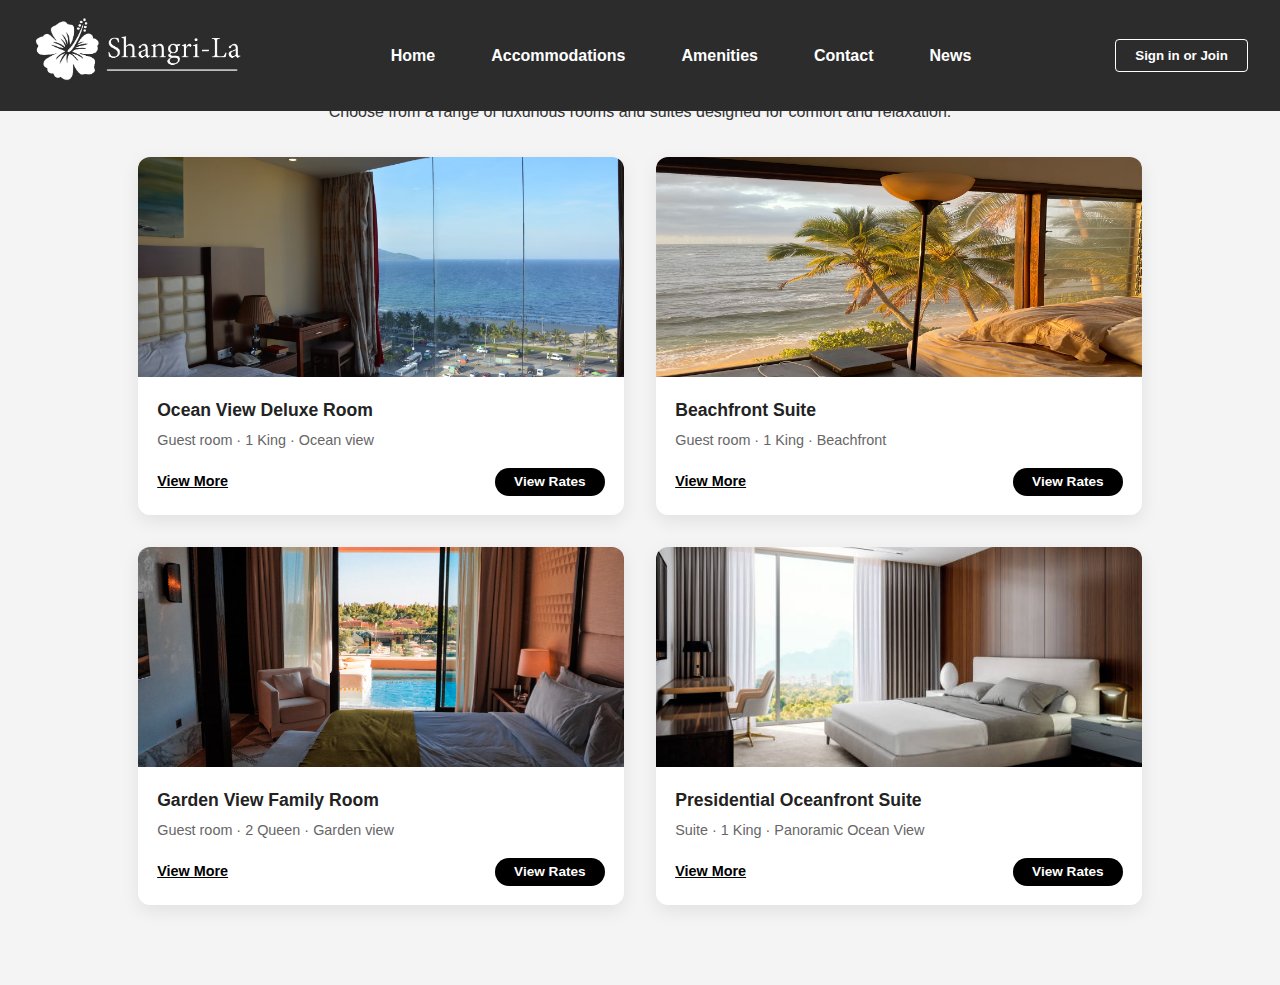
==== accommodations.html @ 8bb024ea "ammenities" ====
<!DOCTYPE html>
<html lang="en">
<head>
  <meta charset="UTF-8" />
  <meta name="viewport" content="width=device-width, initial-scale=1.0" />
  <title>Shangri La Beach Resort</title>
  <link rel="stylesheet" href="styles.css" />
  <link rel="icon" href="favicon.png" type="image/png" />
  <link href="https://fonts.googleapis.com/css2?family=Great+Vibes&display=swap" rel="stylesheet">
</head>

<body class="not-home">

  <!-- 🌴 Navigation Bar -->
  <header class="main-nav">
    <div class="logo">
      <a href="index.html">
        <img src="images/shangrila.png" alt="Shangri-La Logo" />
      </a>
    </div>

    <nav class="nav-links">
      <a href="index.html">Home</a>
      <a href="accommodations.html" class="active">Accommodations</a>
      <a href="amenities.html">Amenities</a>
      <a href="contact.html">Contact</a>
      <a href="news.html">News</a>
    </nav>

    <button class="btn sign-in">Sign in or Join</button>
  </header>

  <!-- 💺 Room Cards -->
  <section class="rooms">
    <h1>Our Accommodations</h1>
    <p>Choose from a range of luxurious rooms and suites designed for comfort and relaxation.</p>

    <div class="room-grid list-view">

        <!-- Room 1 -->
        <div class="room-list-card">
            <img src="images/hotelview1.png" alt="Ocean View Deluxe Room" />
            <div class="room-info">
              <h3>Ocean View Deluxe Room</h3>
              <p class="subtext">Guest room · 1 King · Ocean view</p>
          
              <!-- 🟢 Keep this inside .room-info -->
              <div class="room-desc">
                Wake up to breathtaking ocean views with a luxurious king-sized bed and private balcony.
              </div>
          
              <div class="room-actions">
                <a href="#" class="text-link toggle-desc">View More</a>
                <button class="btn">View Rates</button>
              </div>
            </div>
          </div>
          
        <!-- Room 2 -->
        <div class="room-list-card">
          <img src="images/hotelview2.png" alt="Beachfront Suite" />
          <div class="room-info">
            <h3>Beachfront Suite</h3>
            <p class="subtext">Guest room · 1 King · Beachfront</p>
      
            <div class="room-desc">
              Step directly onto the sand from your suite, featuring a private terrace and ocean breeze.
            </div>
      
            <div class="room-actions">
              <a href="#" class="text-link toggle-desc">View More</a>
              <button class="btn">View Rates</button>
            </div>
          </div>
        </div>
      
        <!-- Room 3 -->
        <div class="room-list-card">
          <img src="images/hotelview3.png" alt="Garden View Family Room" />
          <div class="room-info">
            <h3>Garden View Family Room</h3>
            <p class="subtext">Guest room · 2 Queen · Garden view</p>
      
            <div class="room-desc">
              Spacious and cozy, this family-friendly room is surrounded by lush tropical gardens.
            </div>
      
            <div class="room-actions">
              <a href="#" class="text-link toggle-desc">View More</a>
              <button class="btn">View Rates</button>
            </div>
          </div>
        </div>
      
        <!-- Room 4 -->
        <div class="room-list-card">
          <img src="images/hotelview4.png" alt="Presidential Oceanfront Suite" />
          <div class="room-info">
            <h3>Presidential Oceanfront Suite</h3>
            <p class="subtext">Suite · 1 King · Panoramic Ocean View</p>
      
            <div class="room-desc">
              Indulge in ultimate luxury with a spacious living area, private hot tub, and oceanfront views.
            </div>
      
            <div class="room-actions">
              <a href="#" class="text-link toggle-desc">View More</a>
              <button class="btn">View Rates</button>
            </div>
          </div>
        </div>
      </div>
      <script src="accomodations.js"></script>
    </body>
</html>
---- styles.css ----
* {
  margin: 0;
  padding: 0;
  box-sizing: border-box;
}

body {
  font-family: 'Segoe UI', sans-serif;
  background: #f4f4f4;
  color: #333;
  line-height: 1.6;
}

/* Hero section */
.hero {
  position: relative;
  height: 80vh;
  overflow: hidden;
  color: white;
}

.hero-video {
  position: absolute;
  top: 0;
  left: 0;
  min-width: 100%;
  min-height: 100%;
  object-fit: cover;
  z-index: 0;
}

.hero::before {
  content: '';
  position: absolute;
  top: 0; left: 0;
  width: 100%; height: 100%;
  background: rgba(0, 0, 0, 0.4);
  z-index: 1;
}

.main-nav {
  position: absolute;
  top: 0;
  left: 0;
  width: 100%;
  padding: 1rem 2rem;
  display: flex;
  justify-content: space-between;
  align-items: center;
  z-index: 2;
  background: rgba(0, 0, 0, 0.3);
  backdrop-filter: blur(5px);
}
/* Solid navbar for non-home pages */
body.not-home .main-nav {
  background-color: #2c2c2c; /* Choose any theme-friendly solid color */
  backdrop-filter: none;
}

.hero-content {
  position: absolute;
  top: 50%;
  left: 50%;
  transform: translate(-50%, -50%); /* center in both axes */
  z-index: 2;
  text-align: center;
}

.hero-content h1 {
  font-size: 2.5rem;
  margin-bottom: 1rem;
}

.hero-content p {
  font-size: 1.1rem;
  margin-bottom: 1.5rem;
}

/* Section layout */
.intro, .promo, .rooms {
  max-width: 1100px;
  margin: 3rem auto;
  padding: 0 2rem;
  text-align: center;
}

/* Room cards */
.room-grid {
  display: flex;
  flex-wrap: wrap;
  gap: 2rem;
  justify-content: center;
  margin-top: 2rem;
}

.room-card {
  background: white;
  padding: 1rem;
  border-radius: 10px;
  box-shadow: 0 4px 12px rgba(0, 0, 0, 0.1);
  width: 300px;
  transition: transform 0.3s ease, box-shadow 0.3s ease;
}
.room-card:hover {
  transform: translateY(-8px);
  box-shadow: 0 8px 24px rgba(0, 0, 0, 0.15);
}

.room-card img {
  width: 100%;
  border-radius: 8px;
  transition: transform 0.4s ease;
}

.room-card:hover img {
  transform: scale(1.05);

}

.features {
  text-align: center;
  padding: 4rem 2rem;
  background-color: #fff;
}

.features h2 {
  font-size: 2rem;
  margin-bottom: 2rem;
}

.feature-grid {
  display: flex;
  flex-wrap: wrap;
  gap: 2rem;
  justify-content: center;
}

.feature-item {
  background: #f9f9f9;
  padding: 1.5rem;
  border-radius: 8px;
  max-width: 250px;
  box-shadow: 0 2px 10px rgba(0, 0, 0, 0.05);
}

.feature-item h3 {
  margin-bottom: 0.5rem;
  color: #222;
}

.main-nav .logo {
  color: white;
  font-size: 1.3rem;
  font-weight: bold;
  font-family: 'Georgia', serif;
}
.nav-links {
  flex: 1;
  display: flex;
  justify-content: center;  /* ✅ center the nav links */
  gap: 3.5rem;
  align-items: center;
}

.nav-links a {
  color: white;
  text-decoration: none;
  font-weight: 700;
  transition: color 0.3s;
}

.nav-links a:hover {
  color: #f5d7a5;
}

.logo img{
  height: 70px;
  width: auto;
}
.nav-right {
  display: flex;
  align-items: center;
  gap: 1rem;
}

.handwriting {
  max-width: 500px;
  margin: 1rem auto 0.5rem;
  display: block;
  stroke-dasharray: 1000;
  stroke-dashoffset: 1000;
  animation: draw 4s ease-out forwards;
}


.handwriting text {
  stroke-dasharray: 1000;
  stroke-dashoffset: 1000;
  animation: draw 4s ease-out forwards;
}

/* Pen stroke animation */
@keyframes draw {
  to {
    stroke-dashoffset: 0;
  }
}


@keyframes fadeInUp {
  0% {
    transform: translateY(20px);
    opacity: 0;
  }
  100% {
    transform: translateY(0);
    opacity: 1;
  }
}

/* === RESPONSIVE NAVBAR === */
@media screen and (max-width: 768px) {
  .main-nav {
    flex-direction: column;
    align-items: flex-start;
    padding: 1rem;
  }

  .navbar-links {
    flex-direction: column;
    gap: 1rem;
    margin-left: 0;
    margin-top: 1rem;
  }

  .nav-right {
    margin-top: 1rem;
    width: 100%;
    justify-content: flex-start;
    gap: 1rem;
  }
}
.btn {
  padding: 0.5rem 1.2rem;
  border: none;
  border-radius: 4px;
  font-weight: 600;
  cursor: pointer;
  transition: all 0.3s ease;
}

.sign-in {
  background: none;
  color: white;
  border: 1px solid white;
}

.sign-in:hover {
  background: white;
  color: black;
}

.reserve {
  background-color: #f5d7a5;
  color: black;
}

.reserve:hover {
  background-color: #e3c490;
}
.booking-search {
  background: white;
  padding: 2rem;
  max-width: 1100px;
  margin: -60px auto 3rem;
  box-shadow: 0 8px 24px rgba(0, 0, 0, 0.1);
  border-radius: 10px;
  z-index: 10;
  position: relative;
}

.search-form {
  display: flex;
  flex-wrap: wrap;
  gap: 1.5rem;
  justify-content: space-between;
  align-items: center;
}

.search-field {
  flex: 1;
  display: flex;
  flex-direction: column;
  min-width: 200px;
}

.search-field label {
  font-weight: 600;
  margin-bottom: 0.3rem;
  color: #444;
}

.search-field input {
  padding: 0.6rem 1rem;
  border: 1px solid #ccc;
  border-radius: 6px;
  font-size: 1rem;
}

.search-btn {
  padding: 0.4rem 1rem;
  background-color: #ffa200;
  font-size: 0.9rem;
  min-width: auto;
  border: none;
  color: #000000;
  font-weight: bold;
  border-radius: 6px;
  cursor: pointer;
  transition: background 0.3s ease;
}

.search-btn:hover {
  background-color: #e3c490;
}

/* Inside-hero search bar styling */
.inside-hero {
  margin-top: 2rem;
  background: rgba(255, 255, 255, 0.95);
  padding: 1.5rem 2rem;
  border-radius: 10px;
  display: flex;
  flex-wrap: wrap;
  gap: 1rem;
  justify-content: center;
  max-width: 900px;
  margin-left: auto;
  margin-right: auto;
  box-shadow: 0 6px 24px rgba(0, 0, 0, 0.15);
}

.inside-hero .search-field {
  flex: 1 1 200px;
}

.inside-hero label {
  font-weight: 600;
  margin-bottom: 0.3rem;
  color: #444;
}

.inside-hero input {
  padding: 0.6rem 1rem;
  border: 1px solid #ccc;
  border-radius: 6px;
  font-size: 1rem;
}

.inside-hero .search-btn {
  padding: 0.3rem .5rem;
  background-color: #f5d7a5;
  border: none;
  color: #000;
  font-weight: bold;
  border-radius: 6px;
  cursor: pointer;
  transition: background 0.3s ease;
}

.inside-hero .search-btn:hover {
  background-color: #e3c490;
}

.inside-hero select,
.inside-hero input[type="date"] {
  padding: 0.6rem 1rem;
  border: 1px solid #ccc;
  border-radius: 6px;
  font-size: 1rem;
  background: white;
}

/* Quantity Selector Buttons */
.quantity-selector {
  display: flex;
  align-items: center;
  gap: 0.5rem;
}

.quantity-selector input {
  width: 60px;
  text-align: center;
  padding: 0.5rem;
  font-size: 1rem;
}

.quantity-selector button {
  background-color: #f5d7a5;
  border: none;
  padding: 0.5rem 0.8rem;
  font-size: 1rem;
  font-weight: bold;
  cursor: pointer;
  border-radius: 6px;
}

.quantity-selector button:hover {
  background-color: #e3c490;
}
/* MODAL POPUP STYLES */
.modal-overlay {
  display: none;
  position: fixed;
  inset: 0;
  background-color: rgba(0, 0, 0, 0.6);
  backdrop-filter: blur(4px);
  z-index: 999;
  justify-content: center;
  align-items: center;
}

.modal-overlay.active {
  display: flex;
}

.modal-box {
  background: #fff;
  padding: 2rem 3rem;
  border-radius: 12px;
  max-width: 500px;
  width: 90%;
  position: relative;
  box-shadow: 0 10px 30px rgba(0, 0, 0, 0.3);
  animation: fadeIn 0.3s ease;
}

.modal-box h2 {
  margin-bottom: 1.5rem;
  font-family: "Georgia", serif;
  color: #222;
  font-size: 1.5rem;
}

.modal-form {
  display: flex;
  flex-direction: column;
  gap: 1rem;
}

.modal-form .form-row {
  display: flex;
  flex-direction: column;
}

.modal-form input {
  padding: 0.6rem 1rem;
  border-radius: 6px;
  border: 1px solid #ccc;
}

.modal-search-btn {
  margin-top: 1rem;
  padding: 0.8rem 1.5rem;
  background-color: #f5d7a5;
  border: none;
  font-weight: bold;
  border-radius: 6px;
  cursor: pointer;
}

.modal-search-btn:hover {
  background-color: #e3c490;
}

.close-btn {
  position: absolute;
  top: 1rem;
  right: 1.2rem;
  font-size: 1.5rem;
  background: none;
  border: none;
  cursor: pointer;
}

@keyframes fadeIn {
  from {
    opacity: 0;
    transform: translateY(-20px);
  } to {
    opacity: 1;
    transform: translateY(0);
  }
}
/* HAMBURGER MENU */
.hamburger {
  display: none;
  font-size: 2rem;
  color: white;
  cursor: pointer;
  margin-left: 1rem;
}

/* Responsive Nav */
@media screen and (max-width: 768px) {
  .nav-links {
    position: absolute;
    top: 70px;
    left: 0;
    right: 0;
    background: rgba(0, 0, 0, 0.95);
    flex-direction: column;
    align-items: center;
    display: none;
    padding: 1rem 0;
  }

  .nav-links.active {
    display: flex;
  }

  .hamburger {
    display: block;
  }

  .main-nav {
    flex-wrap: wrap;
    align-items: flex-start;
  }

  .nav-right {
    justify-content: center;
    width: 100%;
    margin-top: 1rem;
  }
}
/* 🍔 Hamburger Icon Animation */
.hamburger {
  display: none;
  flex-direction: column;
  justify-content: space-between;
  width: 25px;
  height: 20px;
  cursor: pointer;
  z-index: 1001;
}

.hamburger span {
  display: block;
  height: 3px;
  background-color: white;
  border-radius: 2px;
  transition: 0.3s ease;
}

/* Animate to X */
.hamburger.active span:nth-child(1) {
  transform: rotate(45deg) translate(5px, 5px);
}

.hamburger.active span:nth-child(2) {
  opacity: 0;
}

.hamburger.active span:nth-child(3) {
  transform: rotate(-45deg) translate(6px, -6px);
}

/* Responsive: Show hamburger on mobile */
@media screen and (max-width: 768px) {
  .hamburger {
    display: flex;
  }
}

.weather-icon-only {
  display: flex;
  align-items: center;
  gap: 0.4rem;
  color: #fff;
  font-size: 0.8rem;
  font-weight: bold;
  height: 32px; 
}

.amenities-info {
  padding: 4rem 2rem;
  background: #fff;
  text-align: center;
}

.amenities-info h2 {
  font-size: 1.8rem;
  margin-bottom: 2rem;
  color: #222;
}

.amenity-list {
  display: grid;
  grid-template-columns: repeat(auto-fit, minmax(180px, 1fr));
  gap: 2rem;
  justify-items: center;
  max-width: 1000px;
  margin: 0 auto;
}

.amenity-item {
  display: flex;
  align-items: center;
  gap: 0.75rem;
  font-weight: 600;
  color: #222;
}

.amenity-item .icon {
  width: 26px;
  height: 26px;
  fill: #c89f63;
  flex-shrink: 0;
}

.testimonials {
  background-color: #f0eee8;
  padding: 4rem 2rem;
  text-align: center;
}

.testimonials h2 {
  font-size: 2rem;
  color: #222;
  margin-bottom: 2rem;
}

.testimonial-container {
  display: grid;
  grid-template-columns: repeat(auto-fit, minmax(280px, 1fr));
  gap: 2rem;
  max-width: 1000px;
  margin: 0 auto;
}

.testimonial-card {
  background: white;
  padding: 1.5rem 2rem;
  border-radius: 10px;
  box-shadow: 0 8px 24px rgba(0, 0, 0, 0.05);
  font-style: italic;
  color: #555;
  position: relative;
  transition: transform 0.3s ease;
}

.testimonial-card:hover {
  transform: translateY(-5px);
}

.testimonial-card span {
  display: block;
  margin-top: 1rem;
  font-weight: bold;
  color: #c89f63;
}
.stars {
  color: #c89f63; /* Theme gold */
  font-size: 1.2rem;
  margin-bottom: 1rem;
  letter-spacing: 2px;
}

/* Grid container */
.room-grid.list-view {
  display: grid;
  grid-template-columns: repeat(auto-fit, minmax(330px, 1fr));
  gap: 2rem;
  padding: 2rem 1rem;
  max-width: 1200px;
  margin: 0 auto;
}

/* Card style */
.room-list-card {
  background: #fff;
  border-radius: 12px;
  box-shadow: 0 6px 18px rgba(0,0,0,0.08);
  overflow: hidden;
  transition: transform 0.3s;
  display: flex;
  flex-direction: column;
}

.room-list-card img {
  width: 100%;
  height: 220px;
  object-fit: cover;
}

/* Text info */
.room-info {
  padding: 1.2rem;
  text-align: left;
}

.room-info h3 {
  font-size: 1.1rem;
  margin-bottom: 0.3rem;
  color: #222;
}

.subtext {
  font-size: 0.9rem;
  color: #666;
  margin-bottom: 1rem;
}

/* Action row */
.room-actions {
  display: flex;
  justify-content: space-between;
  align-items: center;
}

.text-link {
  font-weight: bold;
  text-decoration: underline;
  color: #000;
  font-size: 0.9rem;
}

.text-link:hover {
  color: #c89f63;
}

.room-list-card .btn {
  background-color: #000;
  color: #fff;
  padding: 0.4rem 1.2rem;
  font-size: 0.85rem;
  border-radius: 20px;
  transition: background-color 0.3s;
}

.room-list-card .btn:hover {
  background-color: #c89f63;
  color: #000;
}

.room-desc {
  display: none;
  margin-top: 0.5rem;
  color: #555;
  font-size: 0.95rem;
}

.room-desc.open {
  display: block;
  animation: fadeIn 0.3s ease-in-out;
}

.amenity-feature {
  max-width: 1000px;
  margin: 4rem auto;
  padding: 0 2rem;
}

.amenity-card {
  display: flex;
  flex-direction: column;
  background: white;
  border-radius: 14px;
  overflow: hidden;
  box-shadow: 0 6px 20px rgba(0,0,0,0.1);
}

.amenity-image {
  width: 100%;
  height: auto;
  object-fit: cover;
  border-bottom: 1px solid #eee;
}

.amenity-info {
  padding: 2rem;
}

.amenity-info .eyebrow {
  font-size: 0.8rem;
  text-transform: uppercase;
  letter-spacing: 1px;
  color: #888;
  margin-bottom: 0.5rem;
}

.amenity-info h2 {
  font-size: 1.8rem;
  margin-bottom: 1rem;
}

.amenity-info p {
  font-size: 1rem;
  color: #444;
  margin-bottom: 1.5rem;
}

.btn.black {
  background-color: #000;
  color: #fff;
  padding: 0.5rem 1.2rem;
  font-size: 0.9rem;
  border-radius: 24px;
  text-decoration: none;
  display: inline-block;
  transition: background-color 0.3s ease;
}

.btn.black:hover {
  background-color: #c89f63;
  color: #000;
}


/* 📱 Mobile Stacking Animation */
@media screen and (max-width: 768px) {
  .amenity-group {
    flex-direction: column;
  }

  .amenity-card {
    flex-direction: column;
    text-align: center;
    animation: slideUp 0.6s ease forwards;
  }

  .amenity-card:nth-child(1) {
    animation-delay: 0.1s;
  }
  .amenity-card:nth-child(2) {
    animation-delay: 0.3s;
  }
  .amenity-card:nth-child(3) {
    animation-delay: 0.5s;
  }

  .amenity-card img {
    width: 100%;
    height: auto;
  }

  @keyframes slideUp {
    from {
      opacity: 0;
      transform: translateY(20px);
    }
    to {
      opacity: 1;
      transform: translateY(0);
    }
  }
}

/* Footer */
footer {
  background: #e3c490;
  color: rgb(0, 0, 0);
  text-align: center;
  padding: 1.5rem;
  margin-top: 4rem;
}
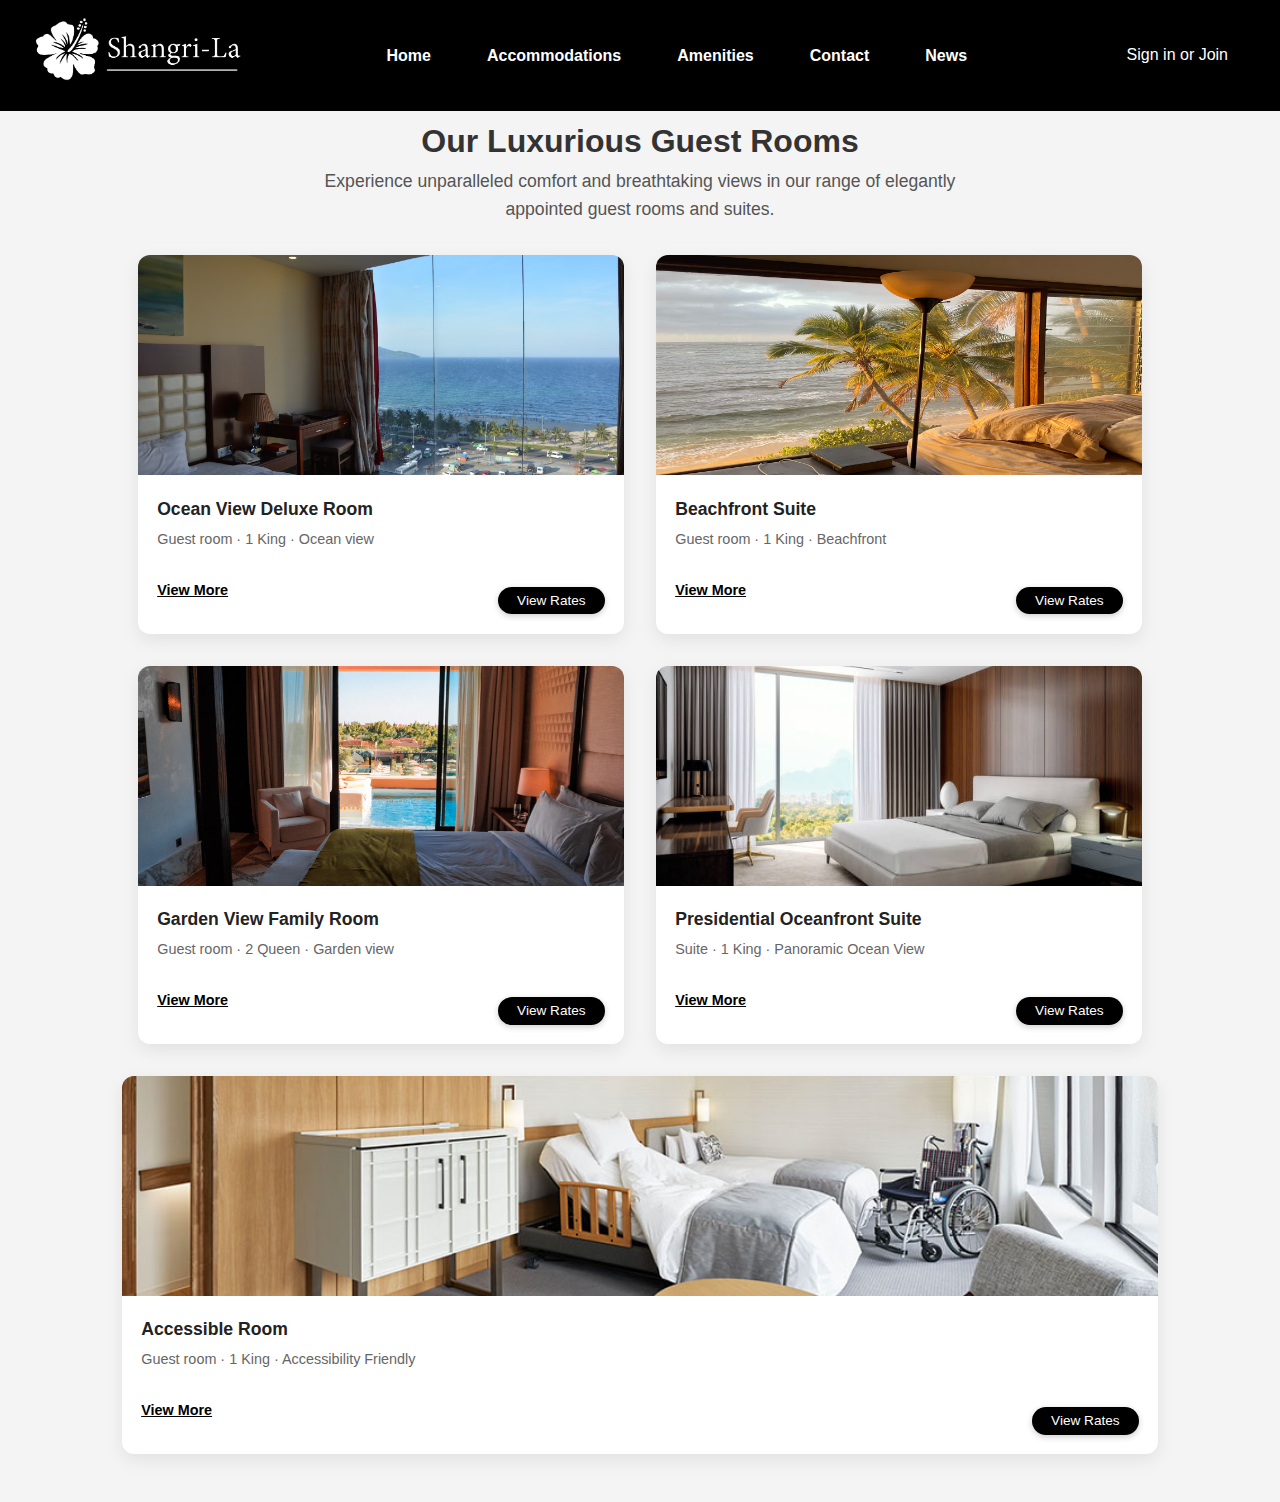
==== commit f589fa1e: "Add fit, spa, pool page" ====
--- a/accommodations.html
+++ b/accommodations.html
@@ -32,8 +32,10 @@
 
   <!-- 💺 Room Cards -->
   <section class="rooms">
-    <h1>Our Accommodations</h1>
-    <p>Choose from a range of luxurious rooms and suites designed for comfort and relaxation.</p>
+    <h1>Our Luxurious Guest Rooms</h1>
+<p class="room-intro">
+  Experience unparalleled comfort and breathtaking views in our range of elegantly appointed guest rooms and suites.
+</p>
 
     <div class="room-grid list-view">
 
@@ -44,9 +46,17 @@
               <h3>Ocean View Deluxe Room</h3>
               <p class="subtext">Guest room · 1 King · Ocean view</p>
           
-              <!-- 🟢 Keep this inside .room-info -->
               <div class="room-desc">
                 Wake up to breathtaking ocean views with a luxurious king-sized bed and private balcony.
+                <ul>
+                  <li>King-sized bed</li>
+                  <li>Private balcony with ocean view</li>
+                  <li>En-suite bathroom with rain shower</li>
+                  <li>Seating area</li>
+                  <li>Complimentary Wi-Fi</li>
+                  <li>Flat-screen TV</li>
+                  <li>Mini-bar</li>
+                </ul>
               </div>
           
               <div class="room-actions">
@@ -65,6 +75,16 @@
       
             <div class="room-desc">
               Step directly onto the sand from your suite, featuring a private terrace and ocean breeze.
+              <ul>
+                <li>King-sized bed</li>
+                <li>Separate living area</li>
+                <li>Private terrace with direct beach access</li>
+                <li>En-suite bathroom with soaking tub and separate shower</li>
+                <li>Dining area</li>
+                <li>Complimentary Wi-Fi</li>
+                <li>Multiple flat-screen TVs</li>
+                <li>Mini-bar</li>
+              </ul>
             </div>
       
             <div class="room-actions">
@@ -83,6 +103,15 @@
       
             <div class="room-desc">
               Spacious and cozy, this family-friendly room is surrounded by lush tropical gardens.
+              <ul>
+                <li>Two double beds</li>
+                <li>Private balcony with garden view</li>
+                <li>En-suite bathroom</li>
+                <li>Seating area</li>
+                <li>Complimentary Wi-Fi</li>
+                <li>Flat-screen TV</li>
+                <li>Mini-bar</li>
+              </ul>
             </div>
       
             <div class="room-actions">
@@ -101,6 +130,16 @@
       
             <div class="room-desc">
               Indulge in ultimate luxury with a spacious living area, private hot tub, and oceanfront views.
+              <ul>
+                <li>King-sized bed</li>
+                <li>Separate living and dining areas</li>
+                <li>Expansive private terrace with plunge pool and sun loungers</li>
+                <li>En-suite bathroom with Jacuzzi tub and separate rain shower</li>
+                <li>Butler service upon request</li>
+                <li>Complimentary premium Wi-Fi</li>
+                <li>Multiple smart TVs</li>
+                <li>Fully stocked mini-bar</li>
+              </ul>
             </div>
       
             <div class="room-actions">
@@ -110,6 +149,33 @@
           </div>
         </div>
       </div>
-      <script src="accomodations.js"></script>
+       
+<!-- Room 5 - Accessible Room -->
+<div class="room-list-card">
+  <img src="images/universal_ph09.png" alt="Accessible Room" />
+  <div class="room-info">
+    <h3>Accessible Room</h3>
+    <p class="subtext">Guest room · 1 King · Accessibility Friendly</p>
+
+    <div class="room-desc">
+      <p>Designed for guests with mobility needs, these rooms offer comfort and accessibility features:</p>
+      <ul class="accessible-list">
+        <li>King-sized bed</li>
+        <li>Wheelchair-accessible layout</li>
+        <li>Roll-in shower & grab bars</li>
+        <li>Lowered amenities</li>
+        <li>Visual & auditory alerts</li>
+        <li>Complimentary Wi-Fi</li>
+        <li>Flat-screen TV</li>
+      </ul>
+    </div>
+
+    <div class="room-actions">
+      <a href="#" class="text-link toggle-desc">View More</a>
+      <button class="btn">View Rates</button>
+    </div>
+  </div>
+</div>
+    <script src="accomodations.js"></script>
     </body>
 </html>
--- a/styles.css
+++ b/styles.css
@@ -1,3 +1,43 @@
+#preloader {
+  position: fixed;
+  inset: 0;
+  background: #000000;
+  display: flex;
+  justify-content: center;
+  align-items: center;
+  z-index: 9999;
+  transition: opacity 0.5s ease;
+  font-family: 'Great Vibes', cursive;
+}
+
+.typing-loader {
+  font-size: 1.8rem;
+  color: #c89f63;
+  border-right: 2px solid #c89f63;
+  white-space: nowrap;
+  overflow: hidden;
+  width: 0;
+  animation: typing 1.5s steps(40, end) forwards;
+}
+
+@keyframes typing {
+  to {
+    width: 100%;
+  }
+}
+
+#site-content {
+  opacity: 0;
+  display: none;
+  transition: opacity 0.8s ease;
+}
+
+#site-content.show {
+  display: block;
+  opacity: 1;
+}
+
+
 * {
   margin: 0;
   padding: 0;
@@ -53,7 +93,7 @@
 }
 /* Solid navbar for non-home pages */
 body.not-home .main-nav {
-  background-color: #2c2c2c; /* Choose any theme-friendly solid color */
+  background-color: #000000; /* Choose any theme-friendly solid color */
   backdrop-filter: none;
 }
 
@@ -84,7 +124,209 @@
   text-align: center;
 }
 
+.dining-banner {
+  position: relative;
+  overflow: hidden;
+  display: block;
+  text-decoration: none;
+  transition: transform 0.3s ease;
+}
+
+.dining-banner:hover {
+  transform: scale(1.01);
+}
+
+.dining-image {
+  width: 100%;
+  height: 400px;
+  object-fit: cover;
+  filter: brightness(65%);
+  transition: filter 0.3s ease;
+}
+
+.dining-banner:hover .dining-image {
+  filter: brightness(50%);
+}
+
+.dining-text {
+  position: absolute;
+  top: 50%;
+  left: 50%;
+  transform: translate(-50%, -50%);
+  color: #ffffff;
+  text-align: center;
+  max-width: 700px;
+  padding: 1rem;
+}
+
+.dining-text h2 {
+  font-size: 2.5rem;
+  font-weight: 700;
+  margin-bottom: 0.5rem;
+}
+
+.dining-text p {
+  font-size: 1.2rem;
+  margin-bottom: 1.5rem;
+  font-weight: 400;
+}
+.dining-banner + .dining-banner {
+  margin-top: -10px;
+}
+
+.view-menu-btn {
+  display: inline-block;
+  padding: 0.75rem 1.5rem;
+  background-color: #c89f63;
+  color: #fff;
+  border-radius: 30px;
+  font-weight: 500;
+  font-size: 1rem;
+  transition: background-color 0.3s ease;
+}
+
+.view-menu-btn:hover {
+  background-color: #b58950;
+}
+
+.dining-fullpage-overlay {
+  background: url('images/dining-hero.png') center/cover no-repeat;
+  position: relative;
+  color: #fff;
+  padding: 6rem 1.5rem 5rem;
+  min-height: 100vh;
+}
+
+.dining-fullpage-overlay::before {
+  content: "";
+  position: absolute;
+  inset: 0;
+  background: rgba(0, 0, 0, 0.65); /* dark overlay */
+  z-index: 1;
+}
+
+.dining-overlay-inner {
+  position: relative;
+  z-index: 2;
+  max-width: 1000px;
+  margin: 0 auto;
+  text-align: left;
+}
+
+.dining-overlay-inner h1 {
+  font-family: 'Great Vibes', cursive;
+  font-size: 3rem;
+  color: #f5d7a5;
+  margin-bottom: 1rem;
+  text-align: center;
+}
+
+.dining-overlay-inner .intro-text {
+  text-align: center;
+  font-size: 1.2rem;
+  margin-bottom: 2rem;
+  color: #fefefe;
+}
+
+.dining-block {
+  margin-bottom: 2.5rem;
+}
+
+.dining-block h3 {
+  font-size: 1.5rem;
+  color: #fff;
+  margin-bottom: 0.5rem;
+}
+
+.dining-block p {
+  font-size: 1rem;
+  color: #f0f0f0;
+  line-height: 1.6;
+}
+
+.dining-block ul {
+  list-style: disc;
+  margin-left: 1.5rem;
+  margin-top: 0.5rem;
+  color: #f8f8f8;
+}
+
+.dining-block li {
+  margin-bottom: 0.5rem;
+  font-size: 0.95rem;
+}
+.event-hero {
+  position: relative;
+  height: 400px;
+  background-image: url('images/events.png');
+  background-size: cover;
+  background-position: center;
+  color: white;
+  display: flex;
+  align-items: center;
+  justify-content: center;
+  text-align: center;
+  padding: 2rem;
+}
+
+.event-hero h1 {
+  font-size: 3rem;
+  font-weight: bold;
+  text-shadow: 0 4px 10px rgba(0, 0, 0, 0.4);
+}
+
+.event-section {
+  max-width: 1000px;
+  margin: 3rem auto;
+  padding: 0 1.5rem;
+}
+
+.event-section h2 {
+  font-size: 2rem;
+  margin-bottom: 1rem;
+  color: #333;
+}
+
+.event-section h3 {
+  font-size: 1.4rem;
+  margin-top: 1.5rem;
+  color: #c89f63;
+}
+
+.event-section ul {
+  list-style-type: disc;
+  padding-left: 1.5rem;
+  margin-bottom: 1rem;
+}
+
+.event-section li {
+  margin-bottom: 0.5rem;
+}
+
+.event-section p {
+  margin-bottom: 1rem;
+  color: #444;
+}
+
+.event-note {
+  background-color: #f7f7f7;
+  padding: 1.5rem;
+  border-left: 4px solid #c89f63;
+  margin-top: 2rem;
+  font-size: 0.95rem;
+  color: #333;
+}
+
+/* Only apply this to index.html */
+body.home .rooms {
+  padding-top: 1px;
+}
 /* Room cards */
+.rooms {
+  margin-top: 1rem; 
+  padding-top: 100px; 
+}
+
 .room-grid {
   display: flex;
   flex-wrap: wrap;
@@ -117,6 +359,45 @@
 
 }
 
+.room-details-container {
+  max-width: 1100px;
+  margin: auto;
+  text-align: center;
+  padding-bottom: 2rem;
+}
+
+.room-details-container h1 {
+  font-size: 2.6rem;
+  margin-bottom: 1rem;
+  color: #2c2c2c;
+}
+
+.room-intro {
+  font-size: 1.1rem;
+  color: #555;
+  max-width: 700px;
+  margin: 0 auto;
+}
+
+.room-desc ul {
+  list-style: none;
+  padding-left: 0;
+}
+
+.room-desc li {
+  position: relative;
+  padding-left: 1.5rem;
+  margin-bottom: 0.5rem;
+}
+
+.room-desc li::before {
+  content: "✔"; 
+  position: absolute;
+  left: 0;
+  color: #c89f63; 
+  font-weight: bold;
+}
+
 .features {
   text-align: center;
   padding: 4rem 2rem;
@@ -157,7 +438,7 @@
 .nav-links {
   flex: 1;
   display: flex;
-  justify-content: center;  /* ✅ center the nav links */
+  justify-content: center;  
   gap: 3.5rem;
   align-items: center;
 }
@@ -240,24 +521,9 @@
     gap: 1rem;
   }
 }
-.btn {
-  padding: 0.5rem 1.2rem;
-  border: none;
-  border-radius: 4px;
-  font-weight: 600;
-  cursor: pointer;
-  transition: all 0.3s ease;
-}
-
-.sign-in {
-  background: none;
-  color: white;
-  border: 1px solid white;
-}
-
-.sign-in:hover {
-  background: white;
-  color: black;
+
+.btn.sign-in {
+  margin-top: -2px;
 }
 
 .reserve {
@@ -583,7 +849,29 @@
   height: 32px; 
 }
 
+.btn {
+  display: inline-block;
+  padding: 7px 19px;
+  background-color: #000000;
+  color: #ffffff;
+  text-decoration: none;
+  border: none;
+  border-radius: 6px;
+  font-weight: 500;
+  font-size: 0.95rem;
+  box-shadow: 0 2px 6px rgba(0, 0, 0, 0.2);
+  transition: background-color 0.3s ease, transform 0.2s ease;
+}
+
+.btn:hover {
+  background-color: #222222;
+  transform: translateY(-1px);
+}
+
+
 .amenities-info {
+  margin-bottom: 0; /* Remove extra space below */
+  padding-bottom: 0;
   padding: 4rem 2rem;
   background: #fff;
   text-align: center;
@@ -619,52 +907,83 @@
   flex-shrink: 0;
 }
 
-.testimonials {
-  background-color: #f0eee8;
+.testimonials-slider {
+  background: #fdfbf7;
   padding: 4rem 2rem;
   text-align: center;
 }
 
-.testimonials h2 {
+.testimonials-slider h2 {
   font-size: 2rem;
-  color: #222;
+  margin-bottom: 1rem;
+  color: #333;
+}
+
+.testimonial-intro {
+  font-size: 1.1rem;
   margin-bottom: 2rem;
-}
-
-.testimonial-container {
-  display: grid;
-  grid-template-columns: repeat(auto-fit, minmax(280px, 1fr));
-  gap: 2rem;
-  max-width: 1000px;
+  color: #555;
+}
+
+.slider-container {
+  position: relative;
+  max-width: 700px;
   margin: 0 auto;
-}
-
-.testimonial-card {
-  background: white;
-  padding: 1.5rem 2rem;
-  border-radius: 10px;
-  box-shadow: 0 8px 24px rgba(0, 0, 0, 0.05);
+  overflow: hidden;
+}
+
+.slider-track {
+  display: flex;
+  transition: transform 0.5s ease-in-out;
+}
+
+.testimonial-slide {
+  min-width: 100%;
+  background: #fff;
+  border-radius: 8px;
+  padding: 2rem;
+  box-shadow: 0 2px 15px rgba(0, 0, 0, 0.05);
+}
+
+.testimonial-slide p {
+  font-size: 1rem;
+  color: #444;
+  line-height: 1.7;
+}
+
+.testimonial-slide span {
+  display: block;
+  font-weight: bold;
+  color: #b08545;
+  margin-top: 1rem;
+}
+
+.slider-btn {
+  position: absolute;
+  top: 50%;
+  transform: translateY(-50%);
+  background: #c89f63;
+  border: none;
+  color: white;
+  font-size: 1.5rem;
+  padding: 0.4rem 0.8rem;
+  cursor: pointer;
+  border-radius: 50%;
+  z-index: 10;
+}
+
+.slider-btn.prev {
+  left: 10px;
+}
+
+.slider-btn.next {
+  right: 10px;
+}
+
+.testimonial-footer {
+  margin-top: 3rem;
   font-style: italic;
-  color: #555;
-  position: relative;
-  transition: transform 0.3s ease;
-}
-
-.testimonial-card:hover {
-  transform: translateY(-5px);
-}
-
-.testimonial-card span {
-  display: block;
-  margin-top: 1rem;
-  font-weight: bold;
-  color: #c89f63;
-}
-.stars {
-  color: #c89f63; /* Theme gold */
-  font-size: 1.2rem;
-  margin-bottom: 1rem;
-  letter-spacing: 2px;
+  color: #777;
 }
 
 /* Grid container */
@@ -857,11 +1176,598 @@
   }
 }
 
-/* Footer */
-footer {
-  background: #e3c490;
-  color: rgb(0, 0, 0);
-  text-align: center;
-  padding: 1.5rem;
-  margin-top: 4rem;
-}
+/* === Contact Page Styles === */
+.contact-section {
+  padding: 120px 20px 80px;
+  background: linear-gradient(to bottom, #f5f5f5, #eae6dc);
+  background-image: url('images/bg-texture.png'); 
+  background-repeat: repeat;
+  background-size: contain;
+  text-align: center;
+}
+
+.contact-section h2 {
+  font-size: 2rem;
+  margin-bottom: 10px;
+}
+
+.contact-section p {
+  color: #555;
+  margin-bottom: 40px;
+}
+
+.contact-container {
+  display: flex;
+  flex-wrap: wrap;
+  justify-content: center;
+  gap: 40px;
+  max-width: 1000px;
+  margin: 0 auto;
+  text-align: left;
+}
+
+.contact-form {
+  flex: 1;
+  min-width: 300px;
+  max-width: 500px;
+  display: flex;
+  flex-direction: column;
+}
+
+.contact-form label {
+  margin-top: 15px;
+  margin-bottom: 5px;
+  font-weight: 600;
+}
+
+.contact-form input,
+.contact-form textarea {
+  padding: 10px;
+  border: 1px solid #ccc;
+  border-radius: 6px;
+  font-size: 1rem;
+}
+
+.contact-info p {
+  margin: 2px 0;
+  line-height: 1.4;
+}
+
+.contact-info h3 {
+  margin-bottom: 10px;
+  font-size: 1.2rem;
+}
+
+.btn {
+  margin-top: 20px;
+  background-color: #000;
+  color: white;
+  padding: 10px 20px;
+  border: none;
+  border-radius: 6px;
+  font-size: 1rem;
+  cursor: pointer;
+  transition: background-color 0.3s ease;
+}
+
+.btn:hover {
+  background-color: #333;
+}
+
+.map-embed {
+  margin-top: 60px;
+  border-radius: 10px;
+  overflow: hidden;
+  box-shadow: 0 4px 12px rgba(0,0,0,0.1);
+}
+
+.chat-btn {
+  position: fixed;
+  bottom: 30px;
+  right: 30px;
+  background-color: #000;
+  color: white;
+  padding: 12px 20px;
+  border-radius: 50px;
+  box-shadow: 0 4px 12px rgba(0,0,0,0.2);
+  font-size: 0.95rem;
+  cursor: pointer;
+  z-index: 999;
+  transition: background-color 0.3s ease;
+}
+
+.chat-btn:hover {
+  background-color: #333;
+}
+/* === News Page Styles === */
+.news-section {
+  padding: 120px 20px 80px;
+  max-width: 900px;
+  margin: 0 auto;
+  background-color: #f9f9f9;
+  text-align: left;
+}
+
+.news-section h2 {
+  font-size: 2rem;
+  margin-bottom: 40px;
+  text-align: center;
+}
+
+.news-article {
+  background-color: #fff;
+  border-radius: 12px;
+  padding: 30px;
+  margin-bottom: 30px;
+  box-shadow: 0 4px 12px rgba(0,0,0,0.06);
+}
+
+.news-article h3 {
+  margin-top: 0;
+  font-size: 1.5rem;
+  margin-bottom: 10px;
+}
+
+.news-date {
+  color: #888;
+  font-size: 0.9rem;
+  margin-bottom: 15px;
+}
+.news-article img {
+  width: 100%;
+  border-radius: 10px;
+  margin-bottom: 20px;
+  object-fit: cover;
+  max-height: 300px;
+}
+/* === Booking Page === */
+.booking-page {
+  padding: 120px 20px 80px;
+  background-color: #f9f9f9;
+  text-align: center;
+}
+
+.booking-page h2 {
+  font-size: 2rem;
+  margin-bottom: 10px;
+}
+
+.booking-page p {
+  color: #555;
+  margin-bottom: 40px;
+}
+
+.booking-page .booking-form {
+  max-width: 600px;
+  margin: 0 auto;
+  text-align: left;
+  display: flex;
+  flex-direction: column;
+  gap: 20px;
+}
+
+.booking-page .booking-form label {
+  font-weight: 600;
+}
+
+.booking-page .booking-form input,
+.booking-page .booking-form select,
+.booking-page .booking-form textarea {
+  padding: 10px;
+  font-size: 1rem;
+  border: 1px solid #ccc;
+  border-radius: 6px;
+}
+
+.booking-page .booking-form .btn {
+  background-color: #000;
+  color: white;
+  padding: 12px;
+  font-size: 1rem;
+  border: none;
+  border-radius: 6px;
+  cursor: pointer;
+  transition: background-color 0.3s ease;
+}
+
+.booking-page .booking-form .btn:hover {
+  background-color: #333;
+}
+
+.booking-page #room-preview {
+  margin-top: 10px;
+  text-align: center;
+}
+
+.booking-page #room-preview img {
+  max-width: 100%;
+  max-height: 300px;
+  border-radius: 10px;
+  box-shadow: 0 4px 12px rgba(0, 0, 0, 0.1);
+}
+
+@media (max-width: 768px) {
+  .booking-page {
+    padding: 100px 20px 60px;
+  }
+
+  .booking-page h2 {
+    font-size: 1.6rem;
+  }
+
+  .booking-page .booking-form {
+    gap: 16px;
+  }
+
+  .booking-page .booking-form input,
+  .booking-page .booking-form select,
+  .booking-page .booking-form textarea {
+    font-size: 0.95rem;
+    padding: 10px;
+  }
+
+  .booking-page .booking-form .btn {
+    font-size: 1rem;
+    padding: 12px;
+  }
+
+  .booking-page #room-preview img {
+    max-height: 220px;
+  }
+}
+
+@media (max-width: 480px) {
+  .booking-page h2 {
+    font-size: 1.4rem;
+  }
+
+  .booking-page p {
+    font-size: 0.95rem;
+  }
+
+  .booking-page .booking-form {
+    gap: 14px;
+  }
+}
+
+.full-width-image {
+  margin-top: 0;
+  padding-top: 0;
+}
+
+.full-width-image img {
+  width: 100%;
+  height: auto;
+  display: block;
+  object-fit: cover;
+}
+.spa-hero {
+  position: relative;
+  background: url('images/spa-banner.png') no-repeat center center/cover;
+  height: 60vh;
+  display: flex;
+  align-items: center;
+  justify-content: center;
+  color: white;
+}
+
+.spa-hero-overlay {
+  background: rgba(0, 0, 0, 0.4); 
+  width: 100%;
+  height: 100%;
+  display: flex;
+  align-items: center;
+  justify-content: center;
+}
+
+.spa-hero-content {
+  text-align: center;
+  padding: 0 1rem;
+}
+
+.spa-hero-content h1 {
+  font-size: 3rem;
+  font-family: 'Great Vibes', cursive;
+  color: #f5e2bd;
+}
+
+.spa-hero-content p {
+  font-size: 1.25rem;
+  font-style: italic;
+  margin-top: 0.5rem;
+  color: #fff6de;
+}
+
+.spa-services {
+  background-color: #fefdf9;
+  padding: 3rem 2rem;
+  font-family: 'Segoe UI', sans-serif;
+  color: #333;
+}
+
+.spa-container {
+  max-width: 800px;
+  margin: auto;
+  line-height: 1.8;
+}
+
+.spa-container h2 {
+  font-size: 2.2rem;
+  color: #c89f63;
+  margin-bottom: 2rem;
+  text-align: center;
+  font-family: 'Georgia', serif;
+}
+
+.spa-container h3 {
+  font-size: 1.5rem;
+  color: #b08545;
+  margin-top: 2rem;
+  border-bottom: 1px solid #eee;
+  padding-bottom: 0.5rem;
+}
+
+.spa-container ul {
+  padding-left: 1.5rem;
+  margin-top: 1rem;
+}
+
+.spa-container li {
+  margin-bottom: 1.2rem;
+}
+
+.spa-container li em {
+  display: block;
+  font-size: 0.95rem;
+  color: #666;
+  margin-top: 0.25rem;
+}
+/* FIT PAGE SCOPED STYLING */
+body.fit-page {
+  background-color: #000;
+  color: #fff;
+}
+
+/* 🏞️ Banner */
+.fit-banner {
+  position: relative;
+  background-image: url('images/fit.png');
+  background-size: cover;
+  background-position: center;
+  height: 400px;
+  display: flex;
+  align-items: center;
+  justify-content: center;
+  text-align: center;
+  overflow: hidden;
+}
+
+.fit-banner::before {
+  content: "";
+  position: absolute;
+  top: 0; left: 0;
+  width: 100%;
+  height: 100%;
+  background-color: rgba(0, 0, 0, 0.5); /* dark overlay */
+  z-index: 1;
+}
+
+.fit-banner h1 {
+  position: relative;
+  z-index: 2;
+  font-size: 3rem;
+  color: #fff;
+  text-shadow: 0 3px 8px rgba(0, 0, 0, 0.5);
+}
+
+
+/* 🧘 Content */
+.fit-section {
+  padding: 3rem 1.5rem;
+}
+
+.fit-container {
+  max-width: 1000px;
+  margin: 0 auto;
+}
+
+.fit-container h2 {
+  color: #c89f63;
+  font-size: 2rem;
+  margin-bottom: 1rem;
+}
+
+.fit-container h3 {
+  color: #f5d7a5;
+  margin-top: 2rem;
+  font-size: 1.4rem;
+}
+
+.fit-container p {
+  color: #ccc;
+  line-height: 1.6;
+  margin-bottom: 1.5rem;
+  font-size: 1.05rem;
+}
+
+.fit-list {
+  list-style-type: disc;
+  padding-left: 1.5rem;
+  color: #eee;
+  margin-bottom: 2rem;
+}
+
+.fit-list li {
+  margin-bottom: 0.5rem;
+}
+
+/* 🔙 Back Button */
+.fit-btn {
+  display: inline-block;
+  padding: 0.75rem 1.5rem;
+  background-color: #c89f63;
+  color: white;
+  text-decoration: none;
+  border-radius: 30px;
+  font-weight: 500;
+  transition: background-color 0.3s ease;
+}
+
+.fit-btn:hover {
+  background-color: #b4884f;
+}
+
+.infinity-bg {
+  background-color: #000;
+  color: #fff;
+}
+
+.infinity-hero {
+  background: url("images/infinity-banner.jpg") center/cover no-repeat;
+  height: 400px;
+  display: flex;
+  align-items: center;
+  justify-content: center;
+  text-align: center;
+  position: relative;
+  color: #fff;
+  font-size: 2.8rem;
+  font-weight: bold;
+  text-shadow: 2px 2px 6px rgba(0,0,0,0.7);
+}
+
+.infinity-content {
+  padding: 3rem 2rem;
+  max-width: 900px;
+  margin: 0 auto;
+}
+
+.infinity-content h2 {
+  font-size: 2rem;
+  color: #c89f63;
+  margin-bottom: 1rem;
+}
+
+.infinity-content h3 {
+  margin-top: 2rem;
+  font-size: 1.5rem;
+  color: #fff;
+}
+
+.infinity-content p,
+.infinity-content ul {
+  font-size: 1rem;
+  line-height: 1.6;
+  color: #ddd;
+}
+
+.infinity-content ul {
+  padding-left: 1.5rem;
+  list-style: disc;
+}
+.pool-hero-banner {
+  position: relative;
+  width: 100%;
+  height: 60vh;
+  overflow: hidden;
+}
+
+.pool-bg-video {
+  position: absolute;
+  top: 50%;
+  left: 50%;
+  width: 100%;
+  height: 100%;
+  object-fit: cover;
+  transform: translate(-50%, -50%);
+  z-index: 1;
+  filter: brightness(45%);
+}
+
+.pool-hero-text {
+  position: relative;
+  z-index: 2;
+  color: #fff;
+  text-align: center;
+  top: 50%;
+  transform: translateY(-50%);
+}
+
+.pool-hero-text h1 {
+  font-size: 3rem;
+  font-weight: 700;
+  color: #fff;
+  text-shadow: 0 2px 6px rgba(0, 0, 0, 0.5);
+}
+
+.back-btn {
+  display: inline-block;
+  margin-top: 2rem;
+  padding: 0.75rem 1.5rem;
+  background-color: #c89f63;
+  color: #fff;
+  border-radius: 30px;
+  text-decoration: none;
+  font-weight: 500;
+  transition: background-color 0.3s ease;
+}
+
+.back-btn:hover {
+  background-color: #b58950;
+}
+
+/* === Footer === */
+.main-footer {
+  background-color: #000;
+  color: #fff;
+  padding: 40px 20px;
+  text-align: center;
+}
+
+.footer-container {
+  max-width: 1000px;
+  margin: 0 auto;
+}
+
+.main-footer p {
+  margin-bottom: 20px;
+  font-size: 0.95rem;
+  color: #ccc;
+}
+
+.footer-links {
+  display: flex;
+  flex-wrap: wrap;
+  justify-content: center;
+  gap: 20px;
+}
+
+.footer-links a {
+  color: #c89f63;
+  text-decoration: none;
+  font-weight: 500;
+  transition: color 0.3s ease;
+}
+
+.footer-links a:hover {
+  color: #fff;
+}
+
+.footer {
+  text-align: center;
+  padding: 20px;
+  background-color: #fff;
+  font-size: 0.9rem;
+  color: #888;
+}
+
+@media (max-width: 600px) {
+  .footer-links {
+    flex-direction: column;
+    gap: 10px;
+  }
+
+  .main-footer {
+    padding: 30px 20px;
+  }
+}